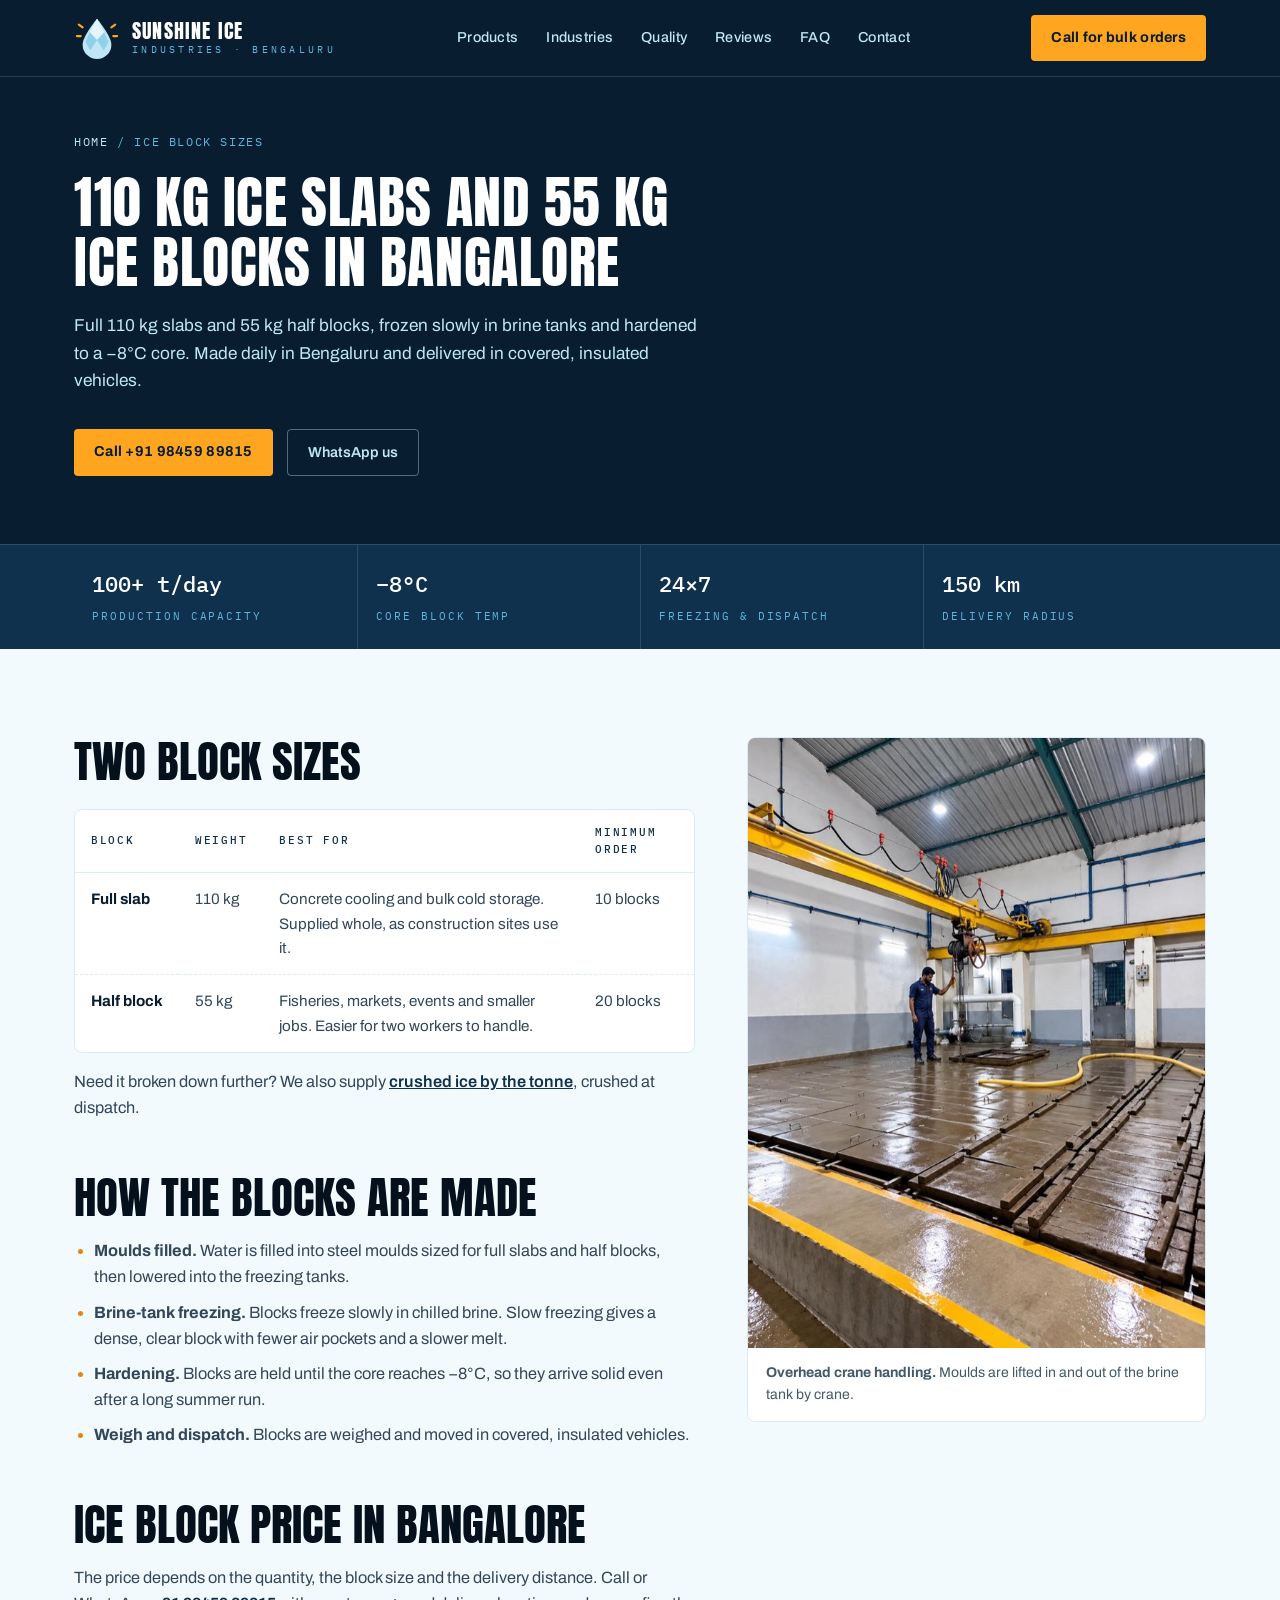
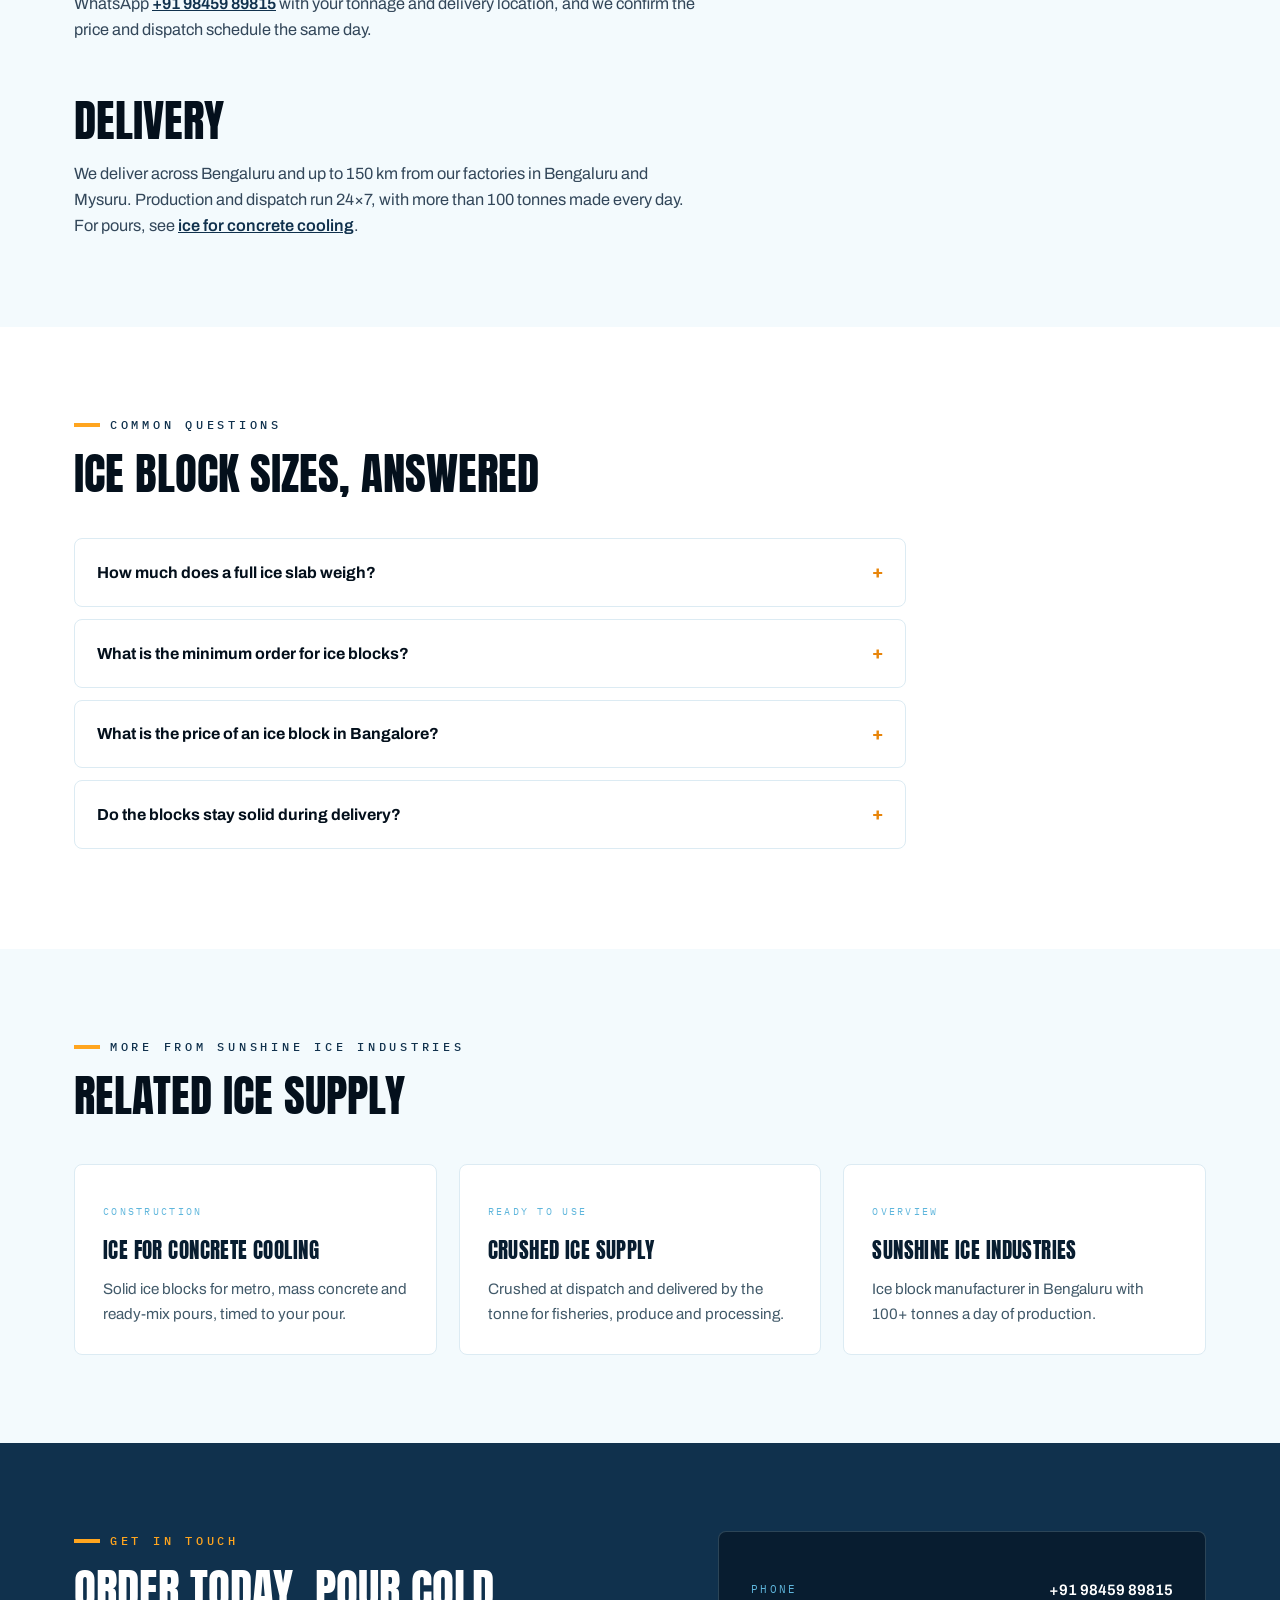
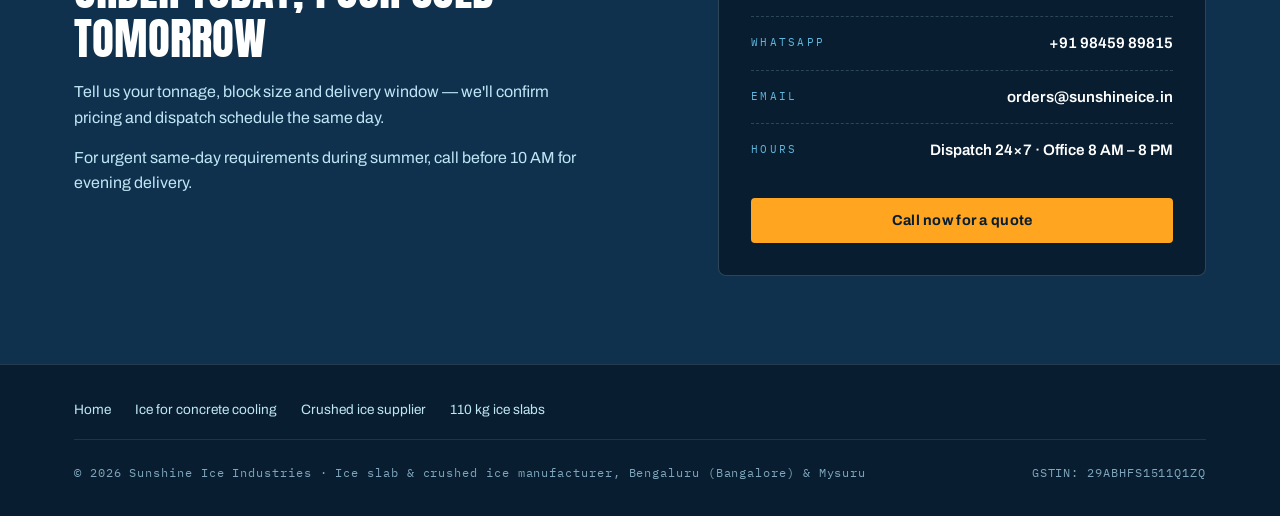
==== 110-kg-ice-slab-bangalore/index.html @ 04a7d194 "Add keyword H1 and three dedicated landing pages - Home: 'Ice block manufacturer in Bengaluru' is no" ====
<!DOCTYPE html>
<html lang="en">
<head>
<meta charset="UTF-8">
<meta name="viewport" content="width=device-width, initial-scale=1.0">
<meta name="color-scheme" content="only light">
<meta name="supported-color-schemes" content="light">
<title>110 kg Ice Slabs &amp; 55 kg Ice Blocks in Bangalore | Sunshine Ice</title>
<meta name="description" content="110 kg ice slabs and 55 kg ice blocks made daily in Bengaluru (Bangalore). Frozen slowly, hardened to a −8°C core, delivered in insulated vehicles. Call +91 98459 89815.">
<link rel="canonical" href="https://www.sunshineice.in/110-kg-ice-slab-bangalore/">
<meta name="geo.region" content="IN-KA">
<meta name="geo.placename" content="Bengaluru">
<meta property="og:type" content="website">
<meta property="og:title" content="110 kg Ice Slabs &amp; 55 kg Ice Blocks in Bangalore | Sunshine Ice">
<meta property="og:description" content="110 kg ice slabs and 55 kg ice blocks made daily in Bengaluru (Bangalore). Frozen slowly, hardened to a −8°C core, delivered in insulated vehicles. Call +91 98459 89815.">
<meta property="og:url" content="https://www.sunshineice.in/110-kg-ice-slab-bangalore/">
<meta property="og:locale" content="en_IN">
<meta property="og:site_name" content="Sunshine Ice Industries">
<meta property="og:image" content="https://www.sunshineice.in/images/sunshine-ice-bengaluru-share.jpg">
<meta property="og:image:width" content="1200">
<meta property="og:image:height" content="630">
<meta name="twitter:card" content="summary_large_image">
<meta name="twitter:image" content="https://www.sunshineice.in/images/sunshine-ice-bengaluru-share.jpg">
<link rel="icon" type="image/svg+xml" href="/favicon.svg">
<link rel="icon" type="image/png" sizes="96x96" href="/favicon-96.png">
<link rel="apple-touch-icon" href="/apple-touch-icon.png">
<link rel="preconnect" href="https://fonts.googleapis.com">
<link rel="preconnect" href="https://fonts.gstatic.com" crossorigin>
<link href="https://fonts.googleapis.com/css2?family=Anton&family=Archivo:wght@400;500;600;700&family=IBM+Plex+Mono:wght@400;500&display=swap" rel="stylesheet">
<link rel="stylesheet" href="/styles.css">
<script type="application/ld+json">
{
  "@context": "https://schema.org",
  "@type": "BreadcrumbList",
  "itemListElement": [
    {
      "@type": "ListItem",
      "position": 1,
      "name": "Home",
      "item": "https://www.sunshineice.in/"
    },
    {
      "@type": "ListItem",
      "position": 2,
      "name": "Ice block sizes",
      "item": "https://www.sunshineice.in/110-kg-ice-slab-bangalore/"
    }
  ]
}
</script>
<script type="application/ld+json">
{
  "@context": "https://schema.org",
  "@type": "FAQPage",
  "mainEntity": [
    {
      "@type": "Question",
      "name": "How much does a full ice slab weigh?",
      "acceptedAnswer": {
        "@type": "Answer",
        "text": "A full slab weighs 110 kg and a half block weighs 55 kg."
      }
    },
    {
      "@type": "Question",
      "name": "What is the minimum order for ice blocks?",
      "acceptedAnswer": {
        "@type": "Answer",
        "text": "The minimum order is 10 full slabs of 110 kg or 20 half blocks of 55 kg."
      }
    },
    {
      "@type": "Question",
      "name": "What is the price of an ice block in Bangalore?",
      "acceptedAnswer": {
        "@type": "Answer",
        "text": "The price depends on quantity, block size and delivery distance. Call or WhatsApp +91 98459 89815 with your requirement and we confirm the price the same day."
      }
    },
    {
      "@type": "Question",
      "name": "Do the blocks stay solid during delivery?",
      "acceptedAnswer": {
        "@type": "Answer",
        "text": "Blocks are hardened until the core reaches −8°C and moved in covered, insulated vehicles, so they arrive solid even after a long summer run."
      }
    }
  ]
}
</script>
</head>
<body>
<header>
  <div class="wrap nav">
    <a class="brand" href="/" aria-label="Sunshine Ice Industries home">
      <!-- LOGO: frost drop — a droplet freezing into facets, flanked by sun rays -->
      <svg width="46" height="46" viewBox="0 0 96 96" role="img" aria-label="Sunshine Ice Industries logo">
        <path d="M48 8 C48 8 78 44 78 62 A30 30 0 0 1 18 62 C18 44 48 8 48 8Z" fill="#BFE6F5"/>
        <polygon points="48,8 63,36 48,52 33,36" fill="#E4F5FC"/>
        <polygon points="33,36 48,52 34,74 24,56" fill="#8FD0EA"/>
        <polygon points="63,36 48,52 62,74 72,56" fill="#8FD0EA"/>
        <g stroke="#FFA51F" stroke-width="4.5" stroke-linecap="round">
          <line x1="10" y1="20" x2="18" y2="26"/>
          <line x1="86" y1="20" x2="78" y2="26"/>
          <line x1="6"  y1="44" x2="14" y2="44"/>
          <line x1="90" y1="44" x2="82" y2="44"/>
        </g>
      </svg>
      <span class="brand-name">SUNSHINE ICE<span>INDUSTRIES<i> · BENGALURU</i></span></span>
    </a>
    <nav class="links" id="navLinks">
      <a href="/#products">Products</a>
      <a href="/#industries">Industries</a>
      <a href="/#process">Quality</a>
      <a href="/#reviews">Reviews</a>
      <a href="/#faq">FAQ</a>
      <a href="/#contact">Contact</a>
    </nav>
    <div style="display:flex;gap:12px;align-items:center">
      <a class="call-btn" href="tel:+919845989815"><span class="lbl-long">Call for bulk orders</span><span class="lbl-short">Call now</span></a>
      <button class="menu-toggle" id="menuToggle" aria-expanded="false" aria-controls="navLinks" aria-label="Toggle menu">&#9776;</button>
    </div>
  </div>
</header>

<div class="page-hero">
  <div class="wrap">
    <p class="crumbs"><a href="/">Home</a> / Ice block sizes</p>
    <h1 class="page-title">110 kg ice slabs and 55 kg ice blocks in Bangalore</h1>
    <p class="lede">Full 110 kg slabs and 55 kg half blocks, frozen slowly in brine tanks and hardened to a −8°C core. Made daily in Bengaluru and delivered in covered, insulated vehicles.</p>
    <div class="hero-ctas">
      <a class="call-btn" href="tel:+919845989815">Call +91 98459 89815</a>
      <a class="btn-ghost" href="https://wa.me/919845989815">WhatsApp us</a>
    </div>
  </div>
</div>

<div class="spec-strip">
  <div class="wrap">
    <div class="spec"><b>100+ t/day</b><span>Production capacity</span></div>
    <div class="spec"><b>−8°C</b><span>Core block temp</span></div>
    <div class="spec"><b>24×7</b><span>Freezing &amp; dispatch</span></div>
    <div class="spec"><b>150 km</b><span>Delivery radius</span></div>
  </div>
</div>

<section>
  <div class="wrap split">
    <div class="prose">
      <h2>Two block sizes</h2>
      <div class="tbl-wrap">
        <table class="tbl">
          <thead><tr><th>Block</th><th>Weight</th><th>Best for</th><th>Minimum order</th></tr></thead>
          <tbody>
            <tr><td>Full slab</td><td data-label="Weight">110 kg</td><td data-label="Best for">Concrete cooling and bulk cold storage. Supplied whole, as construction sites use it.</td><td data-label="Minimum order">10 blocks</td></tr>
            <tr><td>Half block</td><td data-label="Weight">55 kg</td><td data-label="Best for">Fisheries, markets, events and smaller jobs. Easier for two workers to handle.</td><td data-label="Minimum order">20 blocks</td></tr>
          </tbody>
        </table>
      </div>
      <p>Need it broken down further? We also supply
        <a href="/crushed-ice-supplier-bangalore/">crushed ice by the tonne</a>, crushed at
        dispatch.</p>

      <h2>How the blocks are made</h2>
      <ul>
        <li><b>Moulds filled.</b> Water is filled into steel moulds sized for full slabs and
          half blocks, then lowered into the freezing tanks.</li>
        <li><b>Brine-tank freezing.</b> Blocks freeze slowly in chilled brine. Slow freezing
          gives a dense, clear block with fewer air pockets and a slower melt.</li>
        <li><b>Hardening.</b> Blocks are held until the core reaches −8°C, so they arrive solid
          even after a long summer run.</li>
        <li><b>Weigh and dispatch.</b> Blocks are weighed and moved in covered, insulated
          vehicles.</li>
      </ul>

      <h2>Ice block price in Bangalore</h2>
      <p>The price depends on the quantity, the block size and the delivery distance. Call or
        WhatsApp <a href="tel:+919845989815">+91 98459 89815</a> with your tonnage and delivery
        location, and we confirm the price and dispatch schedule the same day.</p>

      <h2>Delivery</h2>
      <p>We deliver across Bengaluru and up to 150 km from our factories in Bengaluru and
        Mysuru. Production and dispatch run 24×7, with more than 100 tonnes made every day. For
        pours, see <a href="/ice-for-concrete-cooling-bangalore/">ice for concrete cooling</a>.</p>
    </div>
    <figure class="side-photo">
      <img src="/images/ice-factory-overhead-crane-640.jpg" srcset="/images/ice-factory-overhead-crane-640.jpg 640w, /images/ice-factory-overhead-crane.jpg 960w" sizes="(max-width:900px) 90vw, 440px" width="960" height="1280" alt="Overhead crane lifting ice moulds from the brine tank at the Bengaluru ice block factory">
      <figcaption><b>Overhead crane handling.</b> Moulds are lifted in and out of the brine tank by crane.</figcaption>
    </figure>
  </div>
</section>

<section class="related" id="faq">
  <div class="wrap">
    <p class="kicker">Common questions</p>
    <h2>Ice block sizes, answered</h2>
    <div class="faq-list">
      <details>
        <summary>How much does a full ice slab weigh?</summary>
        <p>A full slab weighs 110 kg and a half block weighs 55 kg.</p>
      </details>
      <details>
        <summary>What is the minimum order for ice blocks?</summary>
        <p>The minimum order is 10 full slabs of 110 kg or 20 half blocks of 55 kg.</p>
      </details>
      <details>
        <summary>What is the price of an ice block in Bangalore?</summary>
        <p>The price depends on quantity, block size and delivery distance. Call or WhatsApp +91 98459 89815 with your requirement and we confirm the price the same day.</p>
      </details>
      <details>
        <summary>Do the blocks stay solid during delivery?</summary>
        <p>Blocks are hardened until the core reaches −8°C and moved in covered, insulated vehicles, so they arrive solid even after a long summer run.</p>
      </details>
    </div>
  </div>
</section>

<section>
  <div class="wrap">
    <p class="kicker">More from Sunshine Ice Industries</p>
    <h2>Related ice supply</h2>
    <div class="cards">
      <a class="card" href="/ice-for-concrete-cooling-bangalore/">
        <p class="tag">Construction</p>
        <h3>Ice for concrete cooling</h3>
        <p>Solid ice blocks for metro, mass concrete and ready-mix pours, timed to your pour.</p>
      </a>
      <a class="card" href="/crushed-ice-supplier-bangalore/">
        <p class="tag">Ready to use</p>
        <h3>Crushed ice supply</h3>
        <p>Crushed at dispatch and delivered by the tonne for fisheries, produce and processing.</p>
      </a>
      <a class="card" href="/">
        <p class="tag">Overview</p>
        <h3>Sunshine Ice Industries</h3>
        <p>Ice block manufacturer in Bengaluru with 100+ tonnes a day of production.</p>
      </a>
    </div>
  </div>
</section>

<section class="contact" id="contact">
  <div class="wrap">
    <div>
      <p class="kicker" style="color:var(--sun)">Get in touch</p>
      <h2>Order today, pour cold tomorrow</h2>
      <p style="margin-top:16px;max-width:32rem">Tell us your tonnage, block size and delivery
        window — we'll confirm pricing and dispatch schedule the same day.</p>
      <p style="margin-top:14px;max-width:32rem">For urgent same-day requirements during summer,
        call before 10 AM for evening delivery.</p>
    </div>
    <div class="contact-card">
      <div class="contact-line"><span>Phone</span><b><a href="tel:+919845989815" style="text-decoration:none">+91 98459 89815</a></b></div>
      <div class="contact-line"><span>WhatsApp</span><b><a href="https://wa.me/919845989815" style="text-decoration:none">+91 98459 89815</a></b></div>
      <div class="contact-line"><span>Email</span><b><a href="mailto:orders@sunshineice.in" style="text-decoration:none">orders@sunshineice.in</a></b></div>
      <div class="contact-line"><span>Hours</span><b>Dispatch 24×7 · Office 8 AM – 8 PM</b></div>
      <a class="call-btn" href="tel:+919845989815">Call now for a quote</a>
    </div>
  </div>
</section>

<footer>
  <div class="wrap">
    <nav class="foot-links" aria-label="More pages">
      <a href="/">Home</a>
      <a href="/ice-for-concrete-cooling-bangalore/">Ice for concrete cooling</a>
      <a href="/crushed-ice-supplier-bangalore/">Crushed ice supplier</a>
      <a href="/110-kg-ice-slab-bangalore/">110 kg ice slabs</a>
    </nav>
    <small>© 2026 Sunshine Ice Industries · Ice slab &amp; crushed ice manufacturer, Bengaluru (Bangalore) &amp; Mysuru</small>
    <small>GSTIN: 29ABHFS1511Q1ZQ</small>
  </div>
</footer>

<script>
const t=document.getElementById('menuToggle'),n=document.getElementById('navLinks');
t.addEventListener('click',()=>{const open=n.classList.toggle('open');t.setAttribute('aria-expanded',open)});
n.querySelectorAll('a').forEach(a=>a.addEventListener('click',()=>{n.classList.remove('open');t.setAttribute('aria-expanded','false')}));
</script>
</body>
</html>
---- styles.css ----
:root{
  color-scheme: only light;
  --navy:#081D30;
  --steel:#10314D;
  --ice:#BFE6F5;
  --ice-deep:#5FB6DC;
  --frost:#F3FAFD;
  --white:#FFFFFF;
  --sun:#FFA51F;
  --sun-deep:#E8850A;
  --text:#16232E;
  --muted:#425A6A;
  --display:'Anton',sans-serif;
  --body:'Archivo',sans-serif;
  --mono:'IBM Plex Mono',monospace;
}
*{margin:0;padding:0;box-sizing:border-box}
html{scroll-behavior:smooth;background:var(--frost)}
body{font-family:var(--body);color:var(--text);background:var(--frost);line-height:1.6}
section{background:var(--frost)}
img,svg{display:block;max-width:100%}
a{color:inherit}
.wrap{max-width:1180px;margin:0 auto;padding:0 24px}

/* ---------- header ---------- */
header{position:sticky;top:0;z-index:50;background:var(--navy);border-bottom:1px solid rgba(191,230,245,.15)}
.nav{display:flex;align-items:center;justify-content:space-between;height:76px}
.brand{display:flex;align-items:center;gap:12px;text-decoration:none}
.brand-name{font-family:var(--display);font-size:1.25rem;letter-spacing:.06em;color:var(--white);line-height:1}
.brand-name span{display:block;font-family:var(--mono);font-size:.6rem;letter-spacing:.34em;color:var(--ice-deep);margin-top:4px;font-weight:400}
.brand svg{flex:none}
.brand-name i{font-style:normal}
.lbl-short{display:none}
nav.links{display:flex;gap:28px}
nav.links a{color:var(--ice);text-decoration:none;font-size:.9rem;font-weight:500;letter-spacing:.02em}
nav.links a:hover,nav.links a:focus-visible{color:var(--sun)}
.call-btn{background:var(--sun);color:var(--navy);text-decoration:none;font-weight:700;font-size:.9rem;padding:11px 20px;border-radius:4px;letter-spacing:.02em;white-space:nowrap}
.call-btn:hover{background:var(--sun-deep)}
.menu-toggle{display:none;background:none;border:1px solid rgba(191,230,245,.3);border-radius:4px;color:var(--ice);font-size:1.3rem;line-height:1;padding:6px 12px;cursor:pointer}
a:focus-visible,button:focus-visible{outline:3px solid var(--sun);outline-offset:2px}

/* ---------- hero ---------- */
.hero{background:var(--navy);color:var(--white);position:relative;overflow:hidden}
.hero .wrap{display:grid;grid-template-columns:1.1fr .9fr;gap:48px;align-items:center;padding-top:72px;padding-bottom:88px}
.eyebrow{font-family:var(--mono);font-size:.72rem;letter-spacing:.3em;text-transform:uppercase;color:var(--sun);margin-bottom:20px}
h1.eyebrow{font-weight:400;line-height:1.6}
.hero-title{font-family:var(--display);font-size:clamp(2.6rem,5.4vw,4.4rem);line-height:1.04;letter-spacing:.01em;text-transform:uppercase;font-weight:400}
.hero-title em{font-style:normal;color:var(--ice-deep)}
.hero p.lede{margin-top:22px;font-size:1.08rem;color:var(--ice);max-width:34rem}
.hero-ctas{margin-top:34px;display:flex;gap:14px;flex-wrap:wrap}
.btn-ghost{border:1px solid rgba(191,230,245,.4);color:var(--ice);text-decoration:none;font-weight:600;font-size:.9rem;padding:11px 20px;border-radius:4px}
.btn-ghost:hover{border-color:var(--ice);color:var(--white)}
.hero-art{position:relative}
@media (prefers-reduced-motion:no-preference){
  .glint{animation:glint 5s ease-in-out infinite}
  @keyframes glint{0%,100%{opacity:.15}50%{opacity:.7}}
}

/* ---------- spec strip ---------- */
.spec-strip{background:var(--steel);border-top:1px solid rgba(191,230,245,.15)}
.spec-strip .wrap{display:grid;grid-template-columns:repeat(4,1fr);gap:0}
.spec{padding:22px 18px;border-left:1px solid rgba(191,230,245,.15)}
.spec:first-child{border-left:none}
.spec b{display:block;font-family:var(--mono);font-size:1.35rem;font-weight:500;color:var(--white)}
.spec span{font-family:var(--mono);font-size:.68rem;letter-spacing:.18em;text-transform:uppercase;color:var(--ice-deep)}

/* ---------- shared section styling ---------- */
section{padding:88px 0}
.kicker{font-family:var(--mono);font-size:.78rem;font-weight:500;letter-spacing:.3em;text-transform:uppercase;color:var(--steel);margin-bottom:14px;display:flex;align-items:center;gap:10px}
.kicker::before{content:"";width:26px;height:4px;background:var(--sun);flex:none}
h2{font-family:var(--display);font-size:clamp(1.9rem,3.6vw,2.8rem);text-transform:uppercase;line-height:1.1;font-weight:400;color:#04101C}
.section-intro{max-width:44rem;margin-top:16px;color:#33475A;font-size:1.05rem}

/* ---------- products ---------- */
.cards{display:grid;grid-template-columns:repeat(3,1fr);gap:22px;margin-top:44px}
.card{background:var(--white);border:1px solid #DCEBF3;border-radius:8px;padding:28px;display:flex;flex-direction:column}
.card .tag{font-family:var(--mono);font-size:.65rem;letter-spacing:.22em;text-transform:uppercase;color:var(--ice-deep);margin-bottom:14px}
.card h3{font-family:var(--display);font-size:1.3rem;text-transform:uppercase;font-weight:400;color:var(--navy);letter-spacing:.02em}
.card p{margin-top:10px;color:var(--muted);font-size:.95rem;flex:1}
.card .meta{margin-top:18px;padding-top:16px;border-top:1px dashed #CFE3EE;font-family:var(--mono);font-size:.78rem;color:var(--steel)}

/* ---------- industries ---------- */
.industries{background:var(--navy);color:var(--white)}
.industries h2{color:var(--white)}
.ind-grid{display:grid;grid-template-columns:repeat(2,1fr);gap:22px;margin-top:44px}
.ind{border:1px solid rgba(191,230,245,.2);border-radius:8px;padding:26px 28px;background:rgba(191,230,245,.04)}
.ind h3{font-family:var(--display);font-weight:400;text-transform:uppercase;font-size:1.15rem;letter-spacing:.03em;color:var(--ice)}
.ind h3 .num{font-family:var(--mono);color:var(--sun);font-size:.8rem;margin-right:10px}
.ind p{margin-top:10px;color:#9FC4D8;font-size:.95rem}
.ind.feature{grid-column:1/-1;background:rgba(255,165,31,.07);border-color:rgba(255,165,31,.4)}

/* ---------- process ---------- */
.steps{display:grid;grid-template-columns:repeat(4,1fr);gap:22px;margin-top:44px;counter-reset:step}
.step{background:var(--white);border:1px solid #DCEBF3;border-radius:8px;padding:24px}
.step::before{counter-increment:step;content:counter(step,decimal-leading-zero);font-family:var(--mono);color:var(--sun-deep);font-size:.8rem;letter-spacing:.15em}
.step h3{font-family:var(--body);font-weight:700;font-size:1rem;margin-top:10px;color:var(--navy)}
.step p{margin-top:8px;font-size:.88rem;color:var(--muted)}

/* ---------- plant photos ---------- */
.plant-label{margin-top:56px;font-family:var(--mono);font-size:.72rem;letter-spacing:.24em;text-transform:uppercase;color:var(--steel)}
.plant{display:grid;grid-template-columns:repeat(3,1fr);gap:22px;margin-top:18px}
.plant figure{background:var(--white);border:1px solid #DCEBF3;border-radius:8px;overflow:hidden}
.plant img{width:100%;height:auto;aspect-ratio:3/4;object-fit:cover;background:#DCEBF3}
.plant figcaption{padding:14px 18px;font-size:.88rem;color:var(--muted)}
.plant figcaption b{display:block;font-weight:700;font-size:.95rem;color:var(--navy)}
.plant-ext{margin-top:30px;max-width:508px;border:1px solid rgba(191,230,245,.2);border-radius:8px;overflow:hidden;background:var(--navy)}
.plant-ext img{width:100%;height:auto}
.plant-ext figcaption{padding:12px 16px;font-family:var(--mono);font-size:.7rem;letter-spacing:.2em;text-transform:uppercase;color:var(--ice-deep)}

/* ---------- reviews ---------- */
.reviews{background:var(--white)}
.review-grid{display:grid;grid-template-columns:repeat(3,1fr);gap:22px;margin-top:44px}
.review{background:var(--frost);border:1px solid #DCEBF3;border-radius:8px;padding:28px;display:flex;flex-direction:column}
.stars{color:var(--sun-deep);letter-spacing:3px;font-size:.95rem}
.review blockquote{margin-top:14px;font-size:.98rem;color:var(--text);flex:1}
.review .who{margin-top:18px;padding-top:16px;border-top:1px dashed #CFE3EE}
.review .who b{display:block;font-size:.92rem;color:var(--navy)}
.review .who span{font-family:var(--mono);font-size:.72rem;color:var(--muted);letter-spacing:.05em}

/* ---------- faq ---------- */
.faq-list{margin-top:40px;max-width:52rem}
.faq-list details{background:var(--white);border:1px solid #DCEBF3;border-radius:8px;margin-bottom:12px}
.faq-list summary{cursor:pointer;list-style:none;display:flex;justify-content:space-between;align-items:center;gap:16px;padding:18px 22px;font-weight:700;color:#04101C;font-size:1rem}
.faq-list summary::after{content:"+";font-family:var(--mono);color:var(--sun-deep);font-size:1.2rem;flex:none}
.faq-list details[open] summary::after{content:"−"}
.faq-list summary::-webkit-details-marker{display:none}
.faq-list details p{padding:0 22px 18px;color:#33475A;font-size:.95rem}

/* ---------- contact ---------- */
.contact{background:var(--steel);color:var(--white)}
.contact .wrap{display:grid;grid-template-columns:1.1fr .9fr;gap:48px;align-items:start}
.contact h2{color:var(--white)}
.contact p{color:var(--ice)}
.contact-card{background:var(--navy);border:1px solid rgba(191,230,245,.2);border-radius:8px;padding:32px}
.contact-line{display:flex;justify-content:space-between;gap:16px;padding:14px 0;border-bottom:1px dashed rgba(191,230,245,.2);font-size:.95rem}
.contact-line:last-of-type{border-bottom:none}
.contact-line span{font-family:var(--mono);font-size:.7rem;letter-spacing:.2em;text-transform:uppercase;color:var(--ice-deep);padding-top:3px;white-space:nowrap}
.contact-line b{font-weight:600;text-align:right;color:var(--white)}
.contact-card .call-btn{display:block;text-align:center;margin-top:22px}

/* ---------- footer ---------- */
footer{background:var(--navy);color:#7FA6BC;padding:34px 0;border-top:1px solid rgba(191,230,245,.15)}
footer .wrap{display:flex;justify-content:space-between;align-items:center;gap:20px;flex-wrap:wrap}
footer small{font-family:var(--mono);font-size:.72rem;letter-spacing:.08em}

/* ---------- links into detail pages ---------- */
.card .more,.ind .more{display:inline-block;margin-top:14px;font-weight:700;font-size:.9rem;text-decoration:none;color:var(--sun-deep)}
.ind .more{color:var(--sun)}
.card .more::after,.ind .more::after{content:" \2192"}
.card .more:hover,.ind .more:hover{text-decoration:underline}
.foot-links{flex-basis:100%;display:flex;flex-wrap:wrap;gap:8px 24px;padding-bottom:18px;margin-bottom:4px;border-bottom:1px solid rgba(191,230,245,.12)}
.foot-links a{color:var(--ice);text-decoration:none;font-size:.85rem}
.foot-links a:hover{color:var(--sun)}

/* ---------- detail pages ---------- */
.page-hero{background:var(--navy);color:var(--white);padding:56px 0 68px}
.crumbs{font-family:var(--mono);font-size:.72rem;letter-spacing:.14em;text-transform:uppercase;color:var(--ice-deep);margin-bottom:22px}
.crumbs a{color:var(--ice);text-decoration:none}
.crumbs a:hover{color:var(--sun)}
.page-title{font-family:var(--display);font-size:clamp(2.1rem,4.6vw,3.5rem);line-height:1.06;letter-spacing:.01em;text-transform:uppercase;font-weight:400;max-width:22ch}
.page-hero .lede{margin-top:20px;font-size:1.08rem;color:var(--ice);max-width:40rem}
.split{display:grid;grid-template-columns:1.15fr .85fr;gap:52px;align-items:start}
.split>*{min-width:0}
.prose h2{margin-top:52px}
.prose h2:first-child{margin-top:0}
.prose p{margin-top:16px;color:#33475A;font-size:1.02rem;max-width:44rem}
.prose ul{margin:16px 0 0 20px;color:#33475A;font-size:1.02rem;max-width:44rem}
.prose li{margin-top:9px}
.prose li::marker{color:var(--sun-deep)}
.prose a{color:var(--steel);font-weight:600}
.side-photo{background:var(--white);border:1px solid #DCEBF3;border-radius:8px;overflow:hidden;position:sticky;top:100px}
.side-photo img{width:100%;height:auto;aspect-ratio:3/4;object-fit:cover;background:#DCEBF3}
.side-photo figcaption{padding:14px 18px;font-size:.88rem;color:var(--muted)}
.tbl-wrap{margin-top:22px;overflow-x:auto;max-width:44rem;border:1px solid #DCEBF3;border-radius:8px;background:var(--white)}
.tbl{width:100%;border-collapse:collapse;font-size:.95rem;min-width:520px}
.tbl th{font-family:var(--mono);font-size:.68rem;letter-spacing:.16em;text-transform:uppercase;text-align:left;color:var(--steel);padding:14px 16px;border-bottom:1px solid #DCEBF3;font-weight:500}
.tbl td{padding:14px 16px;border-bottom:1px dashed #DCEBF3;color:#33475A;vertical-align:top}
.tbl tr:last-child td{border-bottom:none}
.tbl td:first-child{font-weight:700;color:var(--navy);white-space:nowrap}
.related{background:var(--white)}
a.card{text-decoration:none}
a.card:hover{border-color:var(--ice-deep)}
@media (max-width:900px){
  .split{grid-template-columns:1fr;gap:36px}
  .side-photo{position:static;max-width:420px}
  .page-hero{padding:44px 0 52px}
}

/* ---------- responsive ---------- */
@media (max-width:900px){
  .hero .wrap{grid-template-columns:1fr;padding-top:52px;padding-bottom:60px}
  .hero-art{max-width:420px;margin:0 auto}
  .spec-strip .wrap{grid-template-columns:repeat(2,1fr)}
  .spec:nth-child(3){border-left:none}
  .spec{border-top:1px solid rgba(191,230,245,.15)}
  .spec:nth-child(-n+2){border-top:none}
  .cards,.review-grid{grid-template-columns:1fr}
  .plant{grid-template-columns:none;grid-auto-flow:column;grid-auto-columns:min(72%,340px);overflow-x:auto;scroll-snap-type:x mandatory;padding-bottom:10px;-webkit-overflow-scrolling:touch}
  .plant figure{scroll-snap-align:start}
  .steps{grid-template-columns:repeat(2,1fr)}
  .ind-grid{grid-template-columns:1fr}
  .contact .wrap{grid-template-columns:1fr}
  nav.links{display:none;position:absolute;top:76px;left:0;right:0;background:var(--navy);flex-direction:column;gap:0;padding:8px 24px 20px;border-bottom:1px solid rgba(191,230,245,.15)}
  nav.links.open{display:flex}
  nav.links a{padding:12px 0;border-bottom:1px solid rgba(191,230,245,.08)}
  .menu-toggle{display:block}
}
@media (max-width:560px){
  .tbl{min-width:0}
  .tbl thead{display:none}
  .tbl tr{display:block;padding:14px 16px;border-bottom:1px dashed #DCEBF3}
  .tbl tr:last-child{border-bottom:none}
  .tbl td{display:block;padding:3px 0;border:0}
  .tbl td:first-child{font-size:1.02rem;padding-bottom:6px}
  .tbl td[data-label]::before{content:attr(data-label) ": ";font-weight:600;color:var(--steel)}
  .brand{gap:8px}
  .brand svg{width:36px;height:36px}
  .brand-name{font-size:1.1rem;white-space:nowrap}
  .brand-name i{display:none}
  .lbl-long{display:none}
  .lbl-short{display:inline}
  header .call-btn{padding:10px 14px}
  .steps{grid-template-columns:1fr}
  section{padding:64px 0}
}
@media (max-width:350px){
  .brand svg{display:none}
}
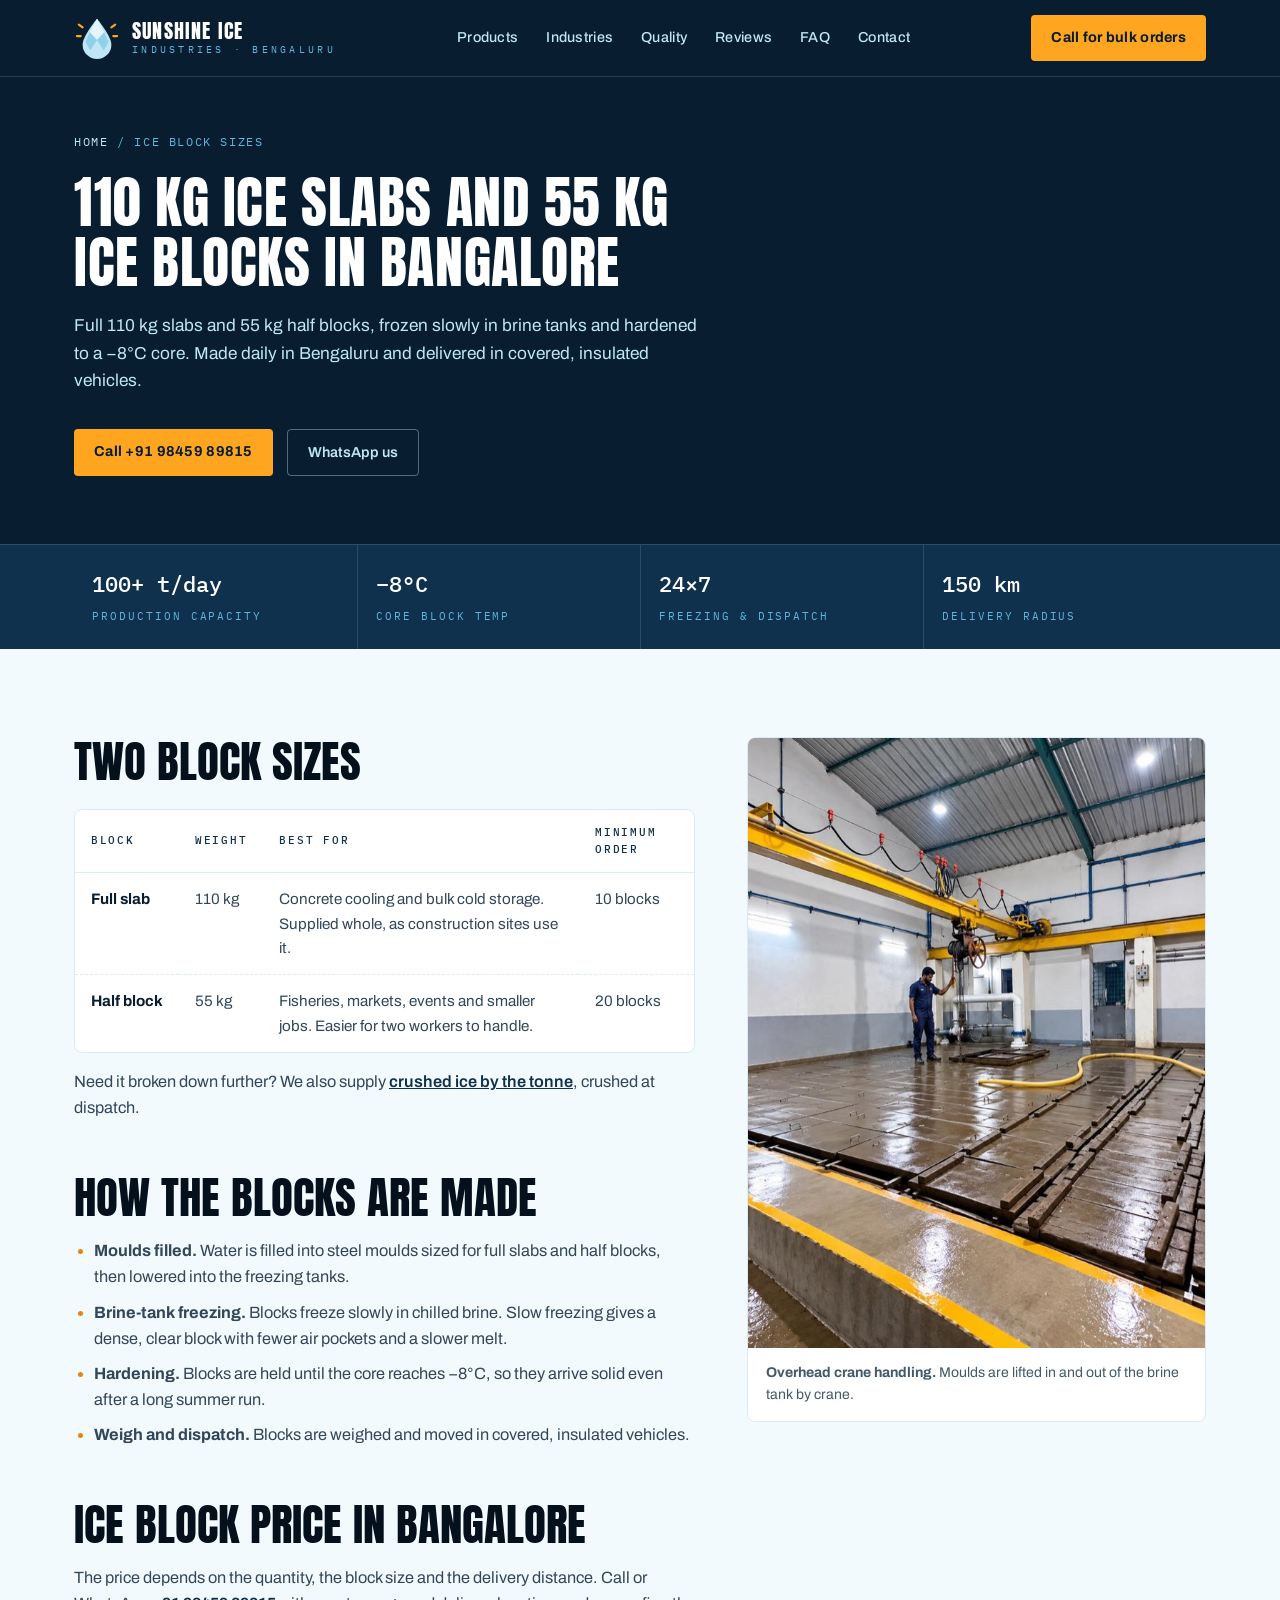
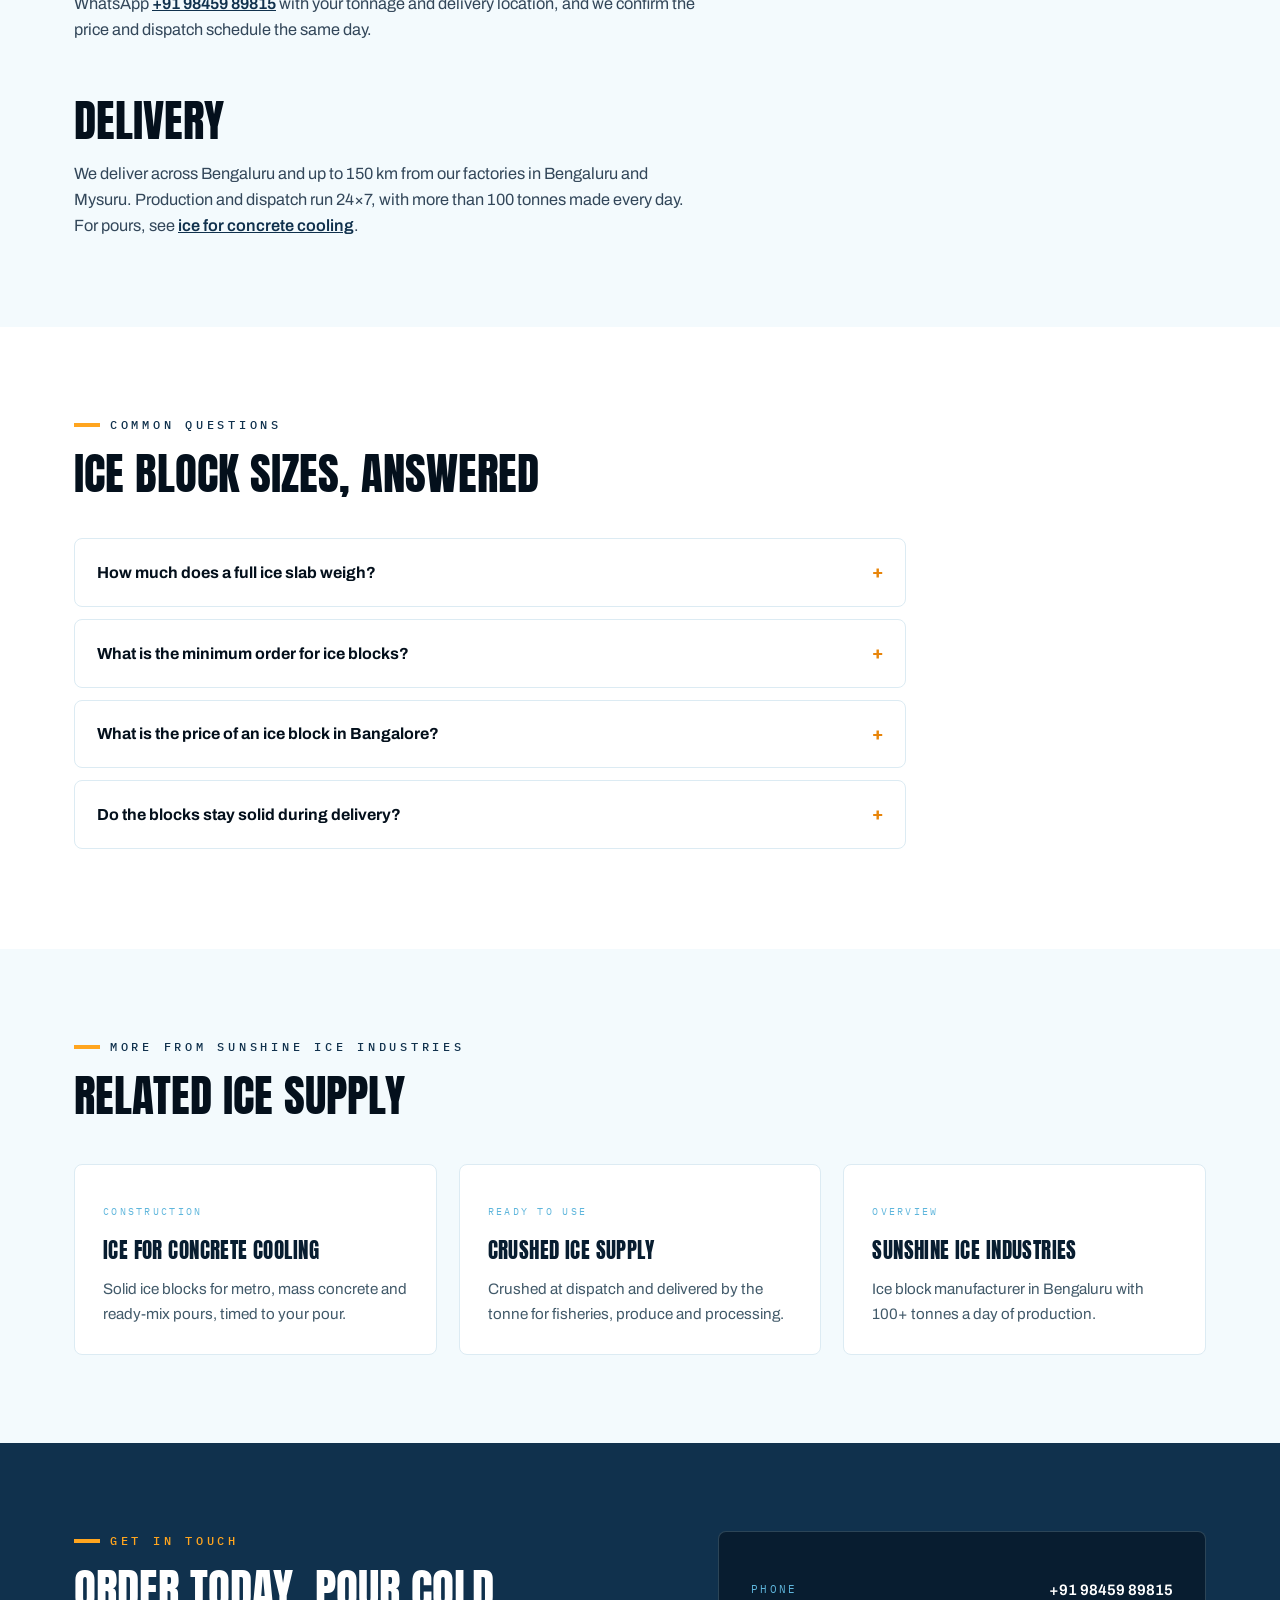
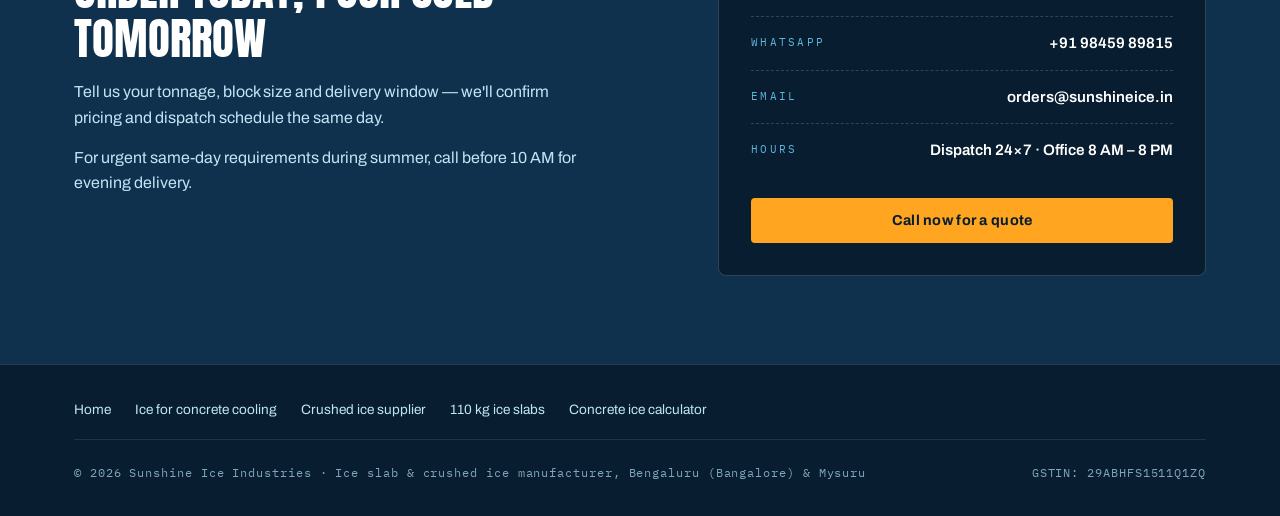
==== commit 90ffee1b: "Add concrete ice calculator page Free tool that estimates the ice a pour needs from volume, mix and " ====
--- a/110-kg-ice-slab-bangalore/index.html
+++ b/110-kg-ice-slab-bangalore/index.html
@@ -266,6 +266,7 @@
       <a href="/ice-for-concrete-cooling-bangalore/">Ice for concrete cooling</a>
       <a href="/crushed-ice-supplier-bangalore/">Crushed ice supplier</a>
       <a href="/110-kg-ice-slab-bangalore/">110 kg ice slabs</a>
+      <a href="/concrete-ice-calculator/">Concrete ice calculator</a>
     </nav>
     <small>© 2026 Sunshine Ice Industries · Ice slab &amp; crushed ice manufacturer, Bengaluru (Bangalore) &amp; Mysuru</small>
     <small>GSTIN: 29ABHFS1511Q1ZQ</small>
--- a/styles.css
+++ b/styles.css
@@ -177,6 +177,16 @@
 .tbl td{padding:14px 16px;border-bottom:1px dashed #DCEBF3;color:#33475A;vertical-align:top}
 .tbl tr:last-child td{border-bottom:none}
 .tbl td:first-child{font-weight:700;color:var(--navy);white-space:nowrap}
+.callout{margin-top:24px;max-width:44rem;display:grid;grid-template-columns:auto 1fr;gap:22px;align-items:center;background:var(--navy);border-left:5px solid var(--sun);border-radius:8px;padding:22px 26px}
+.callout .big{font-family:var(--display);font-weight:400;font-size:2.4rem;line-height:1;text-transform:uppercase;color:var(--sun);white-space:nowrap}
+.prose .callout p{margin-top:0;color:var(--ice);font-size:.98rem}
+.callout.wide{max-width:none;margin-top:36px;gap:28px;background:rgba(255,165,31,.09);border:1px solid rgba(255,165,31,.4);border-left:5px solid var(--sun);padding:26px 30px}
+.callout.wide p{color:var(--ice);font-size:1.05rem;max-width:46rem}
+.callout.wide p b{color:var(--white)}
+.callout.wide .more{display:inline-block;margin-top:12px;font-weight:700;font-size:.9rem;text-decoration:none;color:var(--sun)}
+.callout.wide .more::after{content:" \2192"}
+.callout.wide .more:hover{text-decoration:underline}
+.callout.wide+.ind-grid{margin-top:26px}
 .related{background:var(--white)}
 a.card{text-decoration:none}
 a.card:hover{border-color:var(--ice-deep)}
@@ -184,6 +194,51 @@
   .split{grid-template-columns:1fr;gap:36px}
   .side-photo{position:static;max-width:420px}
   .page-hero{padding:44px 0 52px}
+}
+
+/* ---------- concrete ice calculator ---------- */
+[hidden]{display:none!important}
+.calc{display:grid;grid-template-columns:1.15fr .85fr;gap:28px;align-items:start;margin-top:40px}
+.calc>*{min-width:0}
+.calc-form{background:var(--white);border:1px solid #DCEBF3;border-radius:8px;padding:30px}
+.calc-form fieldset{border:0;min-width:0;margin-top:28px;padding-top:26px;border-top:1px dashed #CFE3EE}
+.calc-form fieldset:first-child{margin-top:0;padding-top:0;border-top:0}
+.calc-form legend{float:left;width:100%;font-family:var(--mono);font-size:.7rem;letter-spacing:.22em;text-transform:uppercase;color:var(--steel);margin-bottom:14px}
+.fields{clear:both;display:grid;grid-template-columns:repeat(3,1fr);gap:16px;align-items:end}
+.fields.two{grid-template-columns:repeat(2,1fr)}
+.field label{display:block;font-size:.88rem;font-weight:600;color:var(--navy);line-height:1.3}
+.field .in{display:flex;align-items:center;margin-top:7px;border:1px solid #B5D0DF;border-radius:6px;background:var(--frost)}
+.field .in:focus-within{border-color:var(--sun-deep);box-shadow:0 0 0 3px rgba(255,165,31,.28)}
+.field input{flex:1;width:100%;min-width:0;border:0;background:none;padding:11px 4px 11px 12px;font-family:var(--mono);font-size:1rem;font-weight:500;color:var(--text);-moz-appearance:textfield;appearance:textfield}
+.field input::-webkit-outer-spin-button,.field input::-webkit-inner-spin-button{-webkit-appearance:none;margin:0}
+.field input:focus{outline:none}
+.field .unit{flex:none;padding:0 12px 0 4px;font-family:var(--mono);font-size:.78rem;color:var(--muted)}
+.field .hint{display:none;margin-top:5px;font-family:var(--mono);font-size:.7rem;color:#B3261E}
+.field.bad .in{border-color:#B3261E;background:#FFF5F4}
+.field.bad .hint{display:block}
+.calc-noscript{margin-top:22px;font-weight:600;color:#B3261E}
+.calc-out{position:sticky;top:100px;background:var(--navy);color:var(--white);border-radius:8px;border-top:5px solid var(--sun);padding:30px}
+.out-label{font-family:var(--mono);font-size:.7rem;letter-spacing:.22em;text-transform:uppercase;color:var(--ice-deep)}
+.out-big{margin-top:10px;font-family:var(--display);font-size:1.5rem;line-height:1;text-transform:uppercase;color:var(--ice);letter-spacing:.02em}
+.out-big output{font-size:clamp(3rem,6vw,4.2rem);color:var(--sun);margin-right:4px}
+.out-list{margin-top:22px}
+.out-list div{display:flex;justify-content:space-between;align-items:baseline;gap:16px;padding:12px 0;border-top:1px dashed rgba(191,230,245,.2)}
+.out-list dt{color:var(--ice);font-size:.92rem}
+.out-list dd{font-family:var(--mono);font-weight:500;font-size:1rem;color:var(--white);white-space:nowrap}
+.out-note{margin-top:6px;padding:12px 14px;border-radius:6px;background:rgba(191,230,245,.08);color:var(--ice);font-size:.9rem}
+.out-note.warn{background:rgba(255,165,31,.12);border:1px solid rgba(255,165,31,.45);color:#FFE2B5}
+.out-ctas{display:flex;flex-wrap:wrap;gap:12px;margin-top:22px}
+.out-ctas a{flex:1 1 auto;text-align:center}
+.out-fine{margin-top:16px;font-size:.82rem;color:#9FC4D8}
+.formula{font-family:var(--mono);font-size:.9rem!important;line-height:1.9;color:var(--navy)!important;background:var(--frost);border:1px solid #DCEBF3;border-left:5px solid var(--sun);border-radius:8px;padding:16px 20px;overflow-x:auto}
+.formula sub{font-size:.7em}
+@media (max-width:900px){
+  .calc{grid-template-columns:1fr}
+  .calc-out{position:static}
+}
+@media (max-width:560px){
+  .calc-form,.calc-out{padding:22px}
+  .fields,.fields.two{grid-template-columns:repeat(2,1fr)}
 }
 
 /* ---------- responsive ---------- */
@@ -206,6 +261,9 @@
   .menu-toggle{display:block}
 }
 @media (max-width:560px){
+  .callout,.callout.wide{grid-template-columns:1fr;gap:10px}
+  .callout.wide{padding:22px}
+  .callout .big{white-space:normal}
   .tbl{min-width:0}
   .tbl thead{display:none}
   .tbl tr{display:block;padding:14px 16px;border-bottom:1px dashed #DCEBF3}
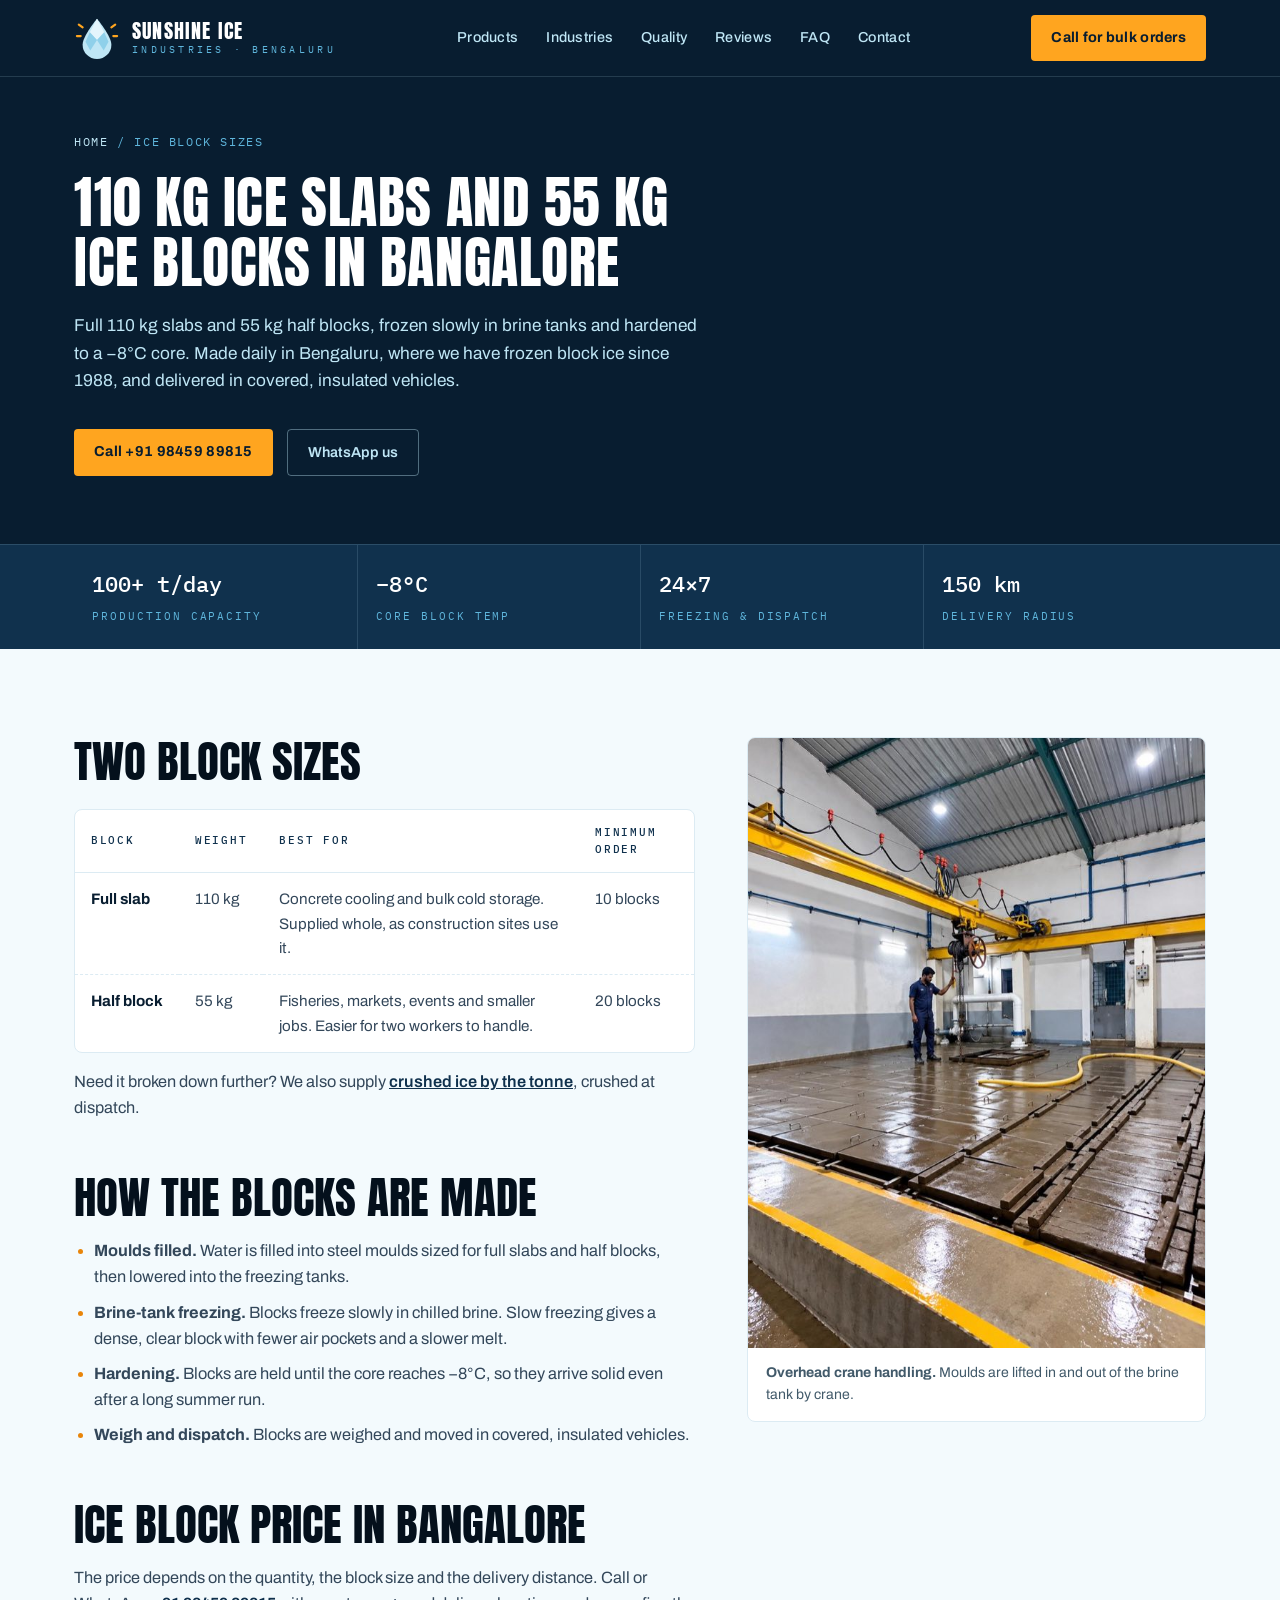
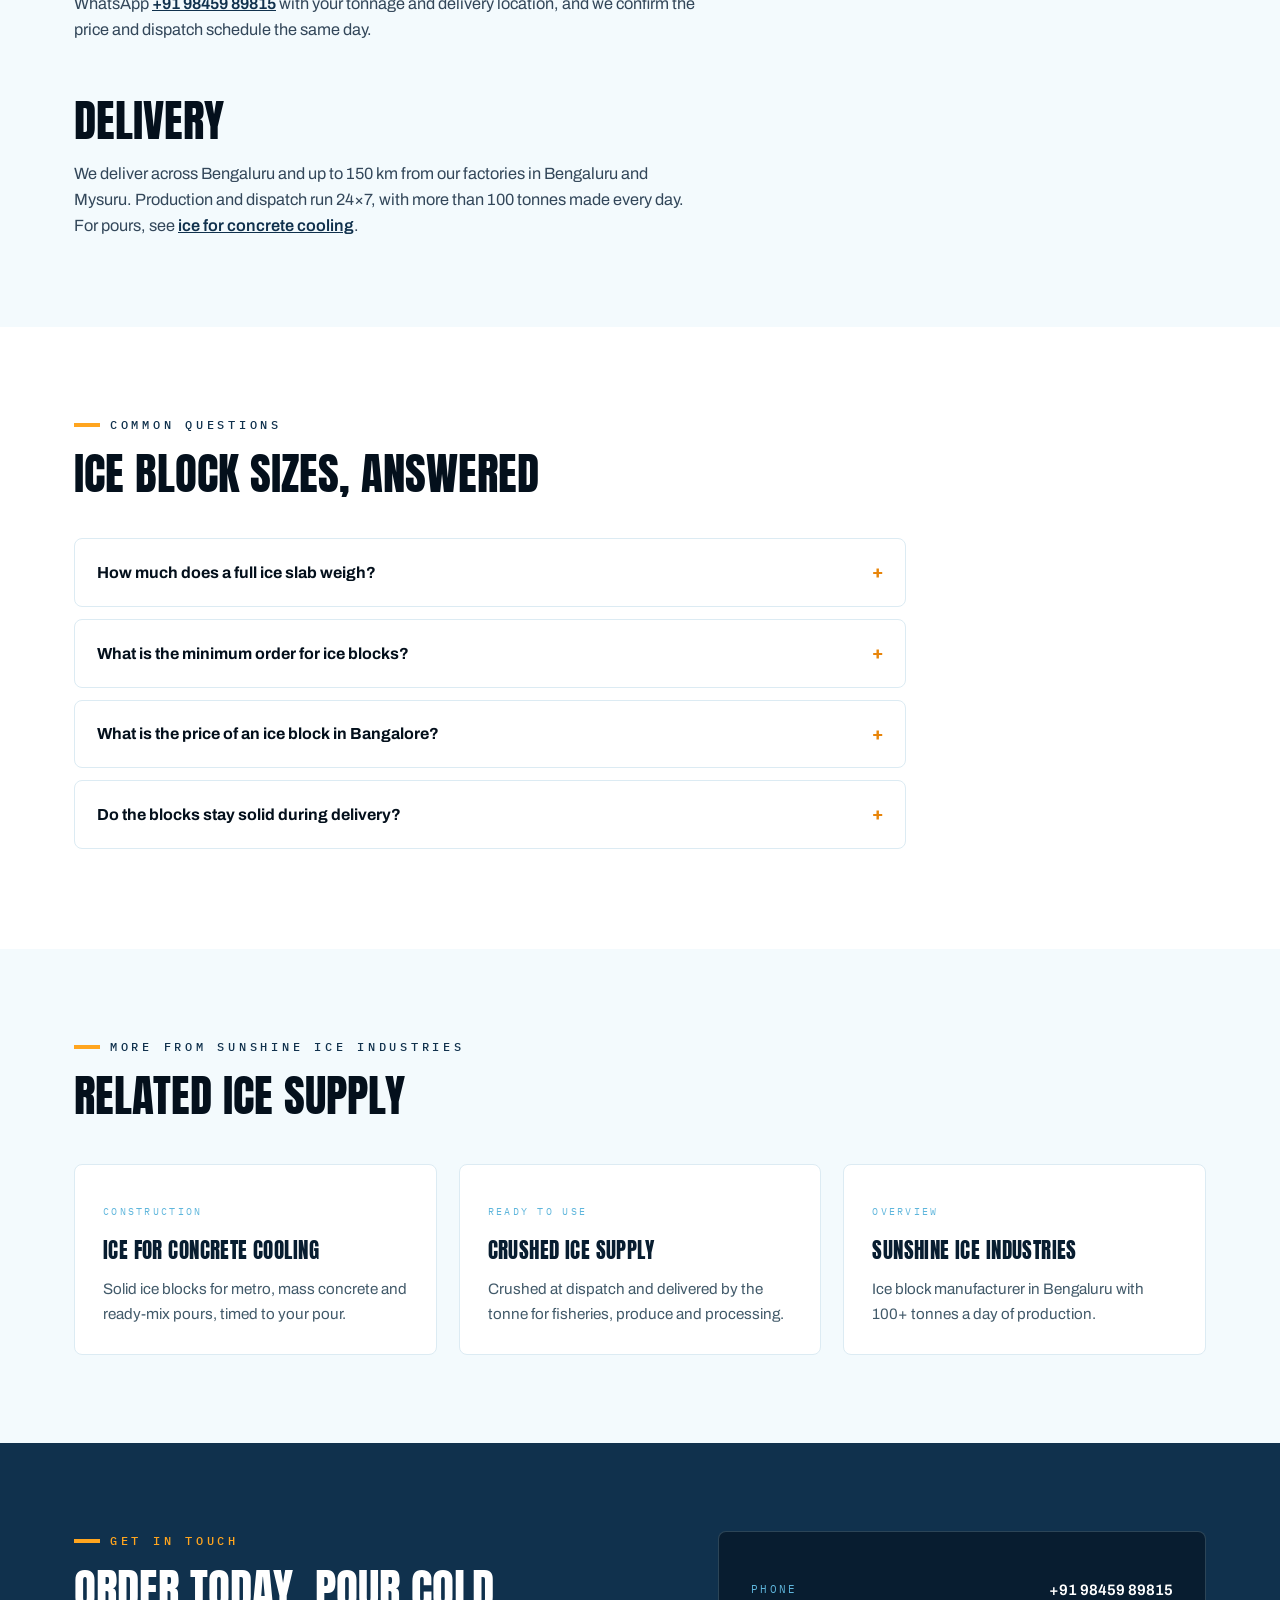
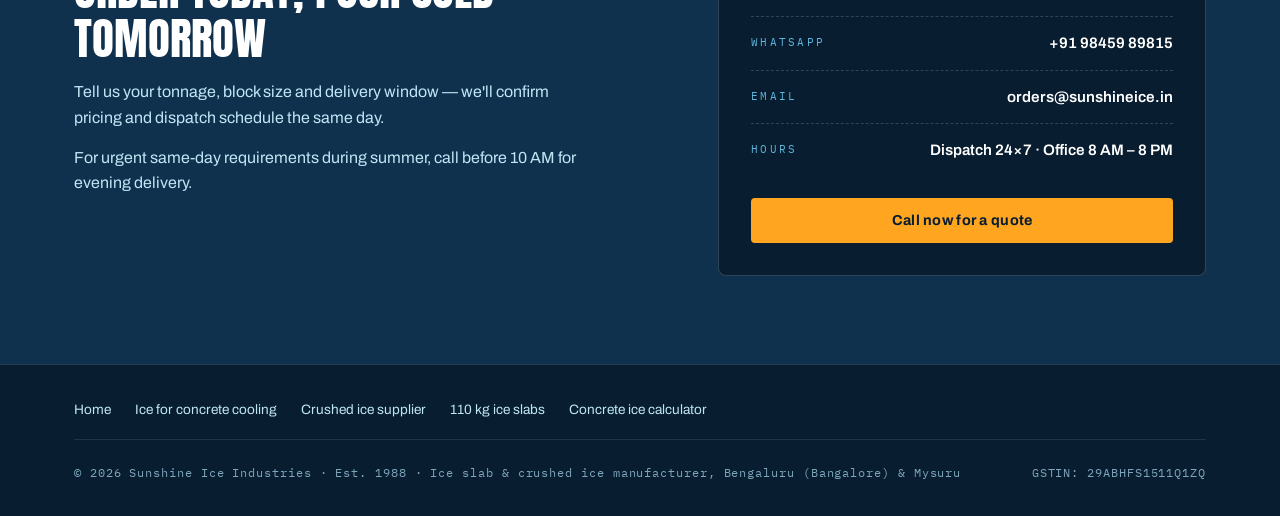
==== commit 7f1ef943: "Add founding year 1988 across the site Co-Authored-By: Claude Fable 5.1 <noreply@anthropic.com>" ====
--- a/110-kg-ice-slab-bangalore/index.html
+++ b/110-kg-ice-slab-bangalore/index.html
@@ -127,7 +127,7 @@
   <div class="wrap">
     <p class="crumbs"><a href="/">Home</a> / Ice block sizes</p>
     <h1 class="page-title">110 kg ice slabs and 55 kg ice blocks in Bangalore</h1>
-    <p class="lede">Full 110 kg slabs and 55 kg half blocks, frozen slowly in brine tanks and hardened to a −8°C core. Made daily in Bengaluru and delivered in covered, insulated vehicles.</p>
+    <p class="lede">Full 110 kg slabs and 55 kg half blocks, frozen slowly in brine tanks and hardened to a −8°C core. Made daily in Bengaluru, where we have frozen block ice since 1988, and delivered in covered, insulated vehicles.</p>
     <div class="hero-ctas">
       <a class="call-btn" href="tel:+919845989815">Call +91 98459 89815</a>
       <a class="btn-ghost" href="https://wa.me/919845989815">WhatsApp us</a>
@@ -268,7 +268,7 @@
       <a href="/110-kg-ice-slab-bangalore/">110 kg ice slabs</a>
       <a href="/concrete-ice-calculator/">Concrete ice calculator</a>
     </nav>
-    <small>© 2026 Sunshine Ice Industries · Ice slab &amp; crushed ice manufacturer, Bengaluru (Bangalore) &amp; Mysuru</small>
+    <small>© 2026 Sunshine Ice Industries · Est. 1988 · Ice slab &amp; crushed ice manufacturer, Bengaluru (Bangalore) &amp; Mysuru</small>
     <small>GSTIN: 29ABHFS1511Q1ZQ</small>
   </div>
 </footer>
